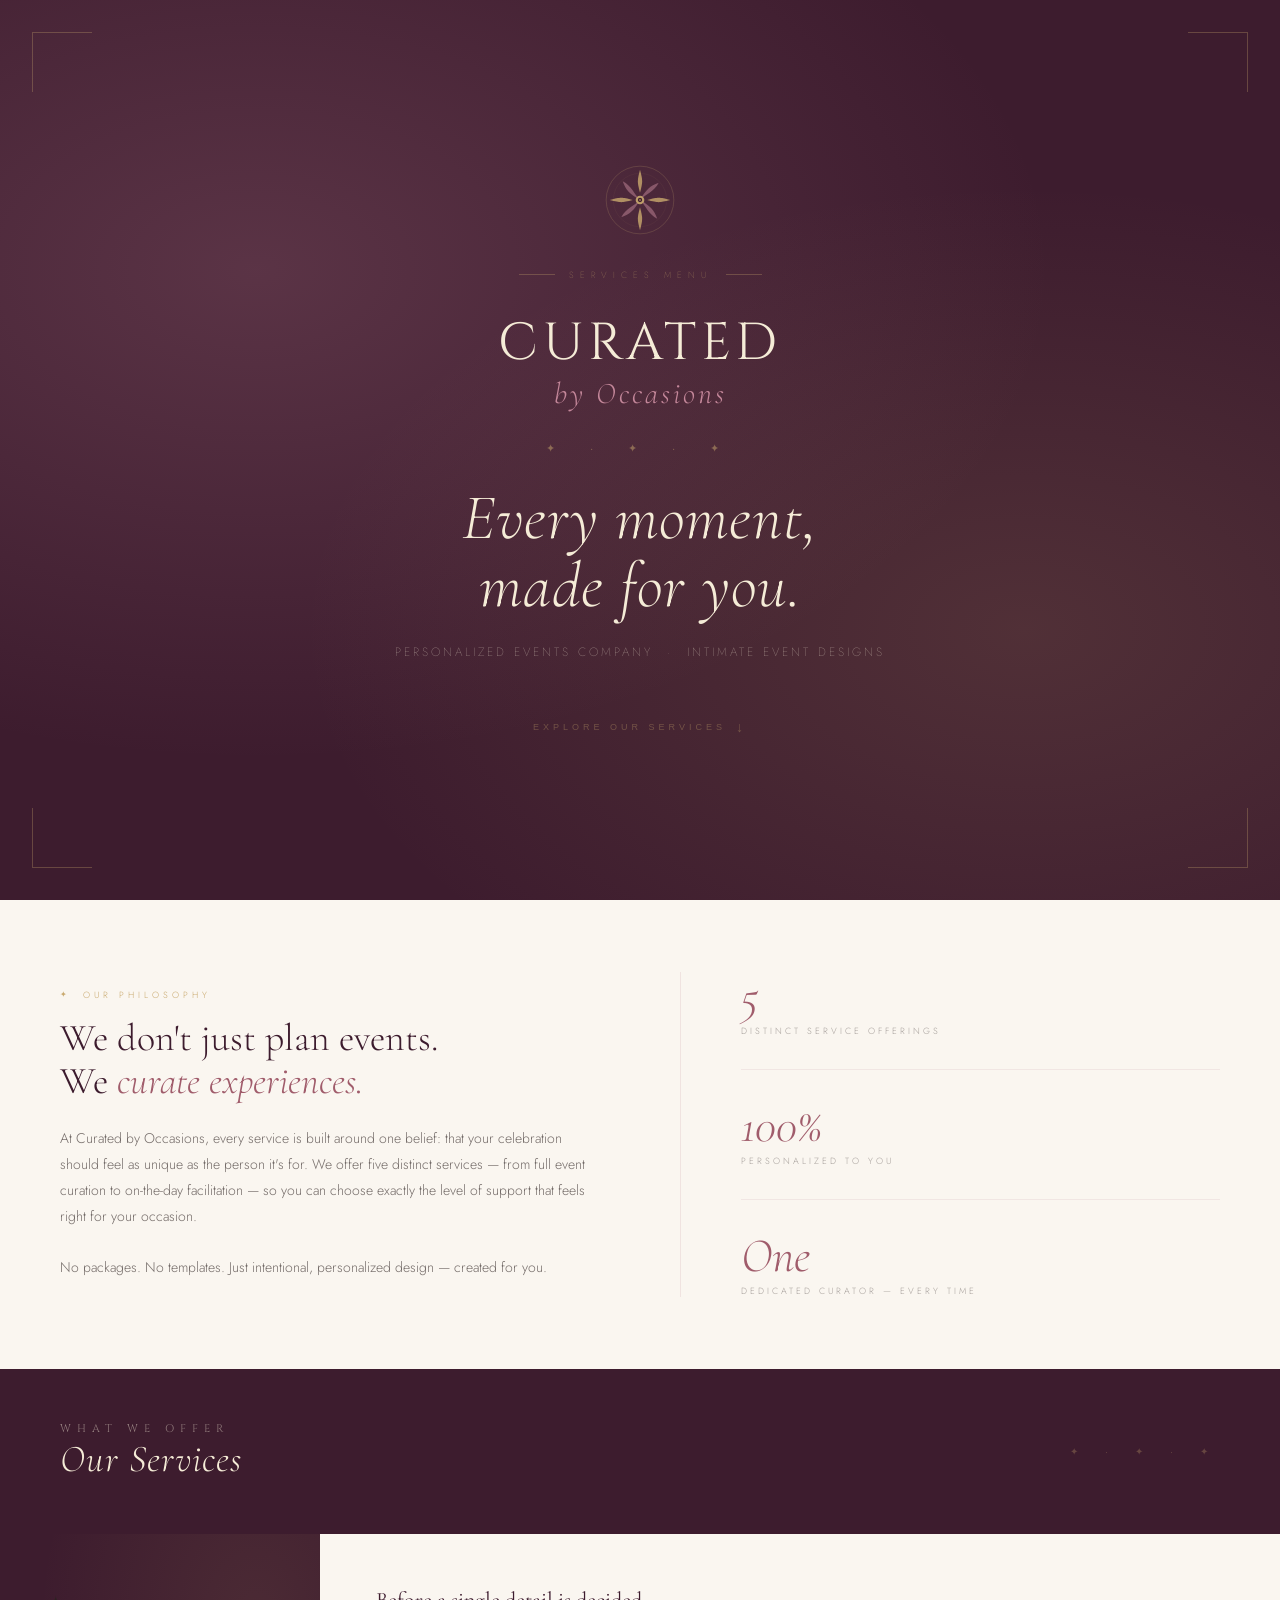
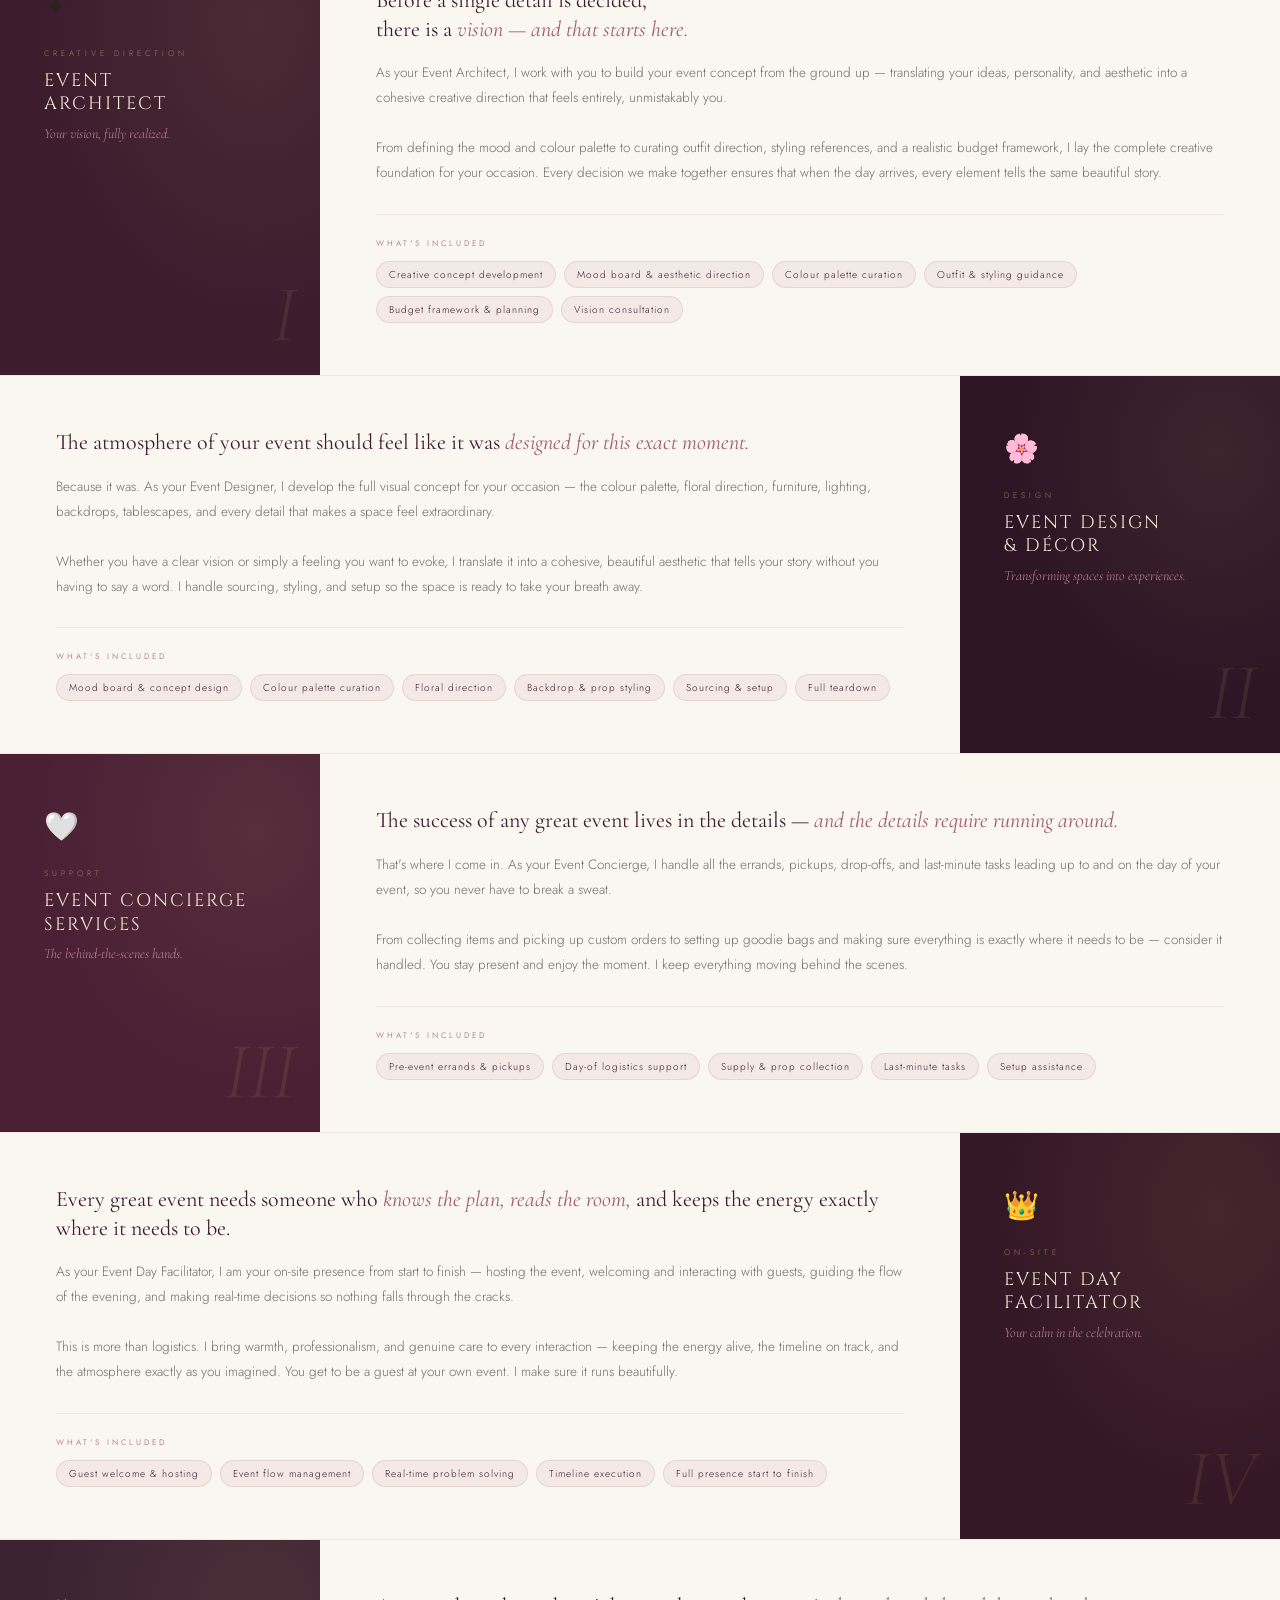
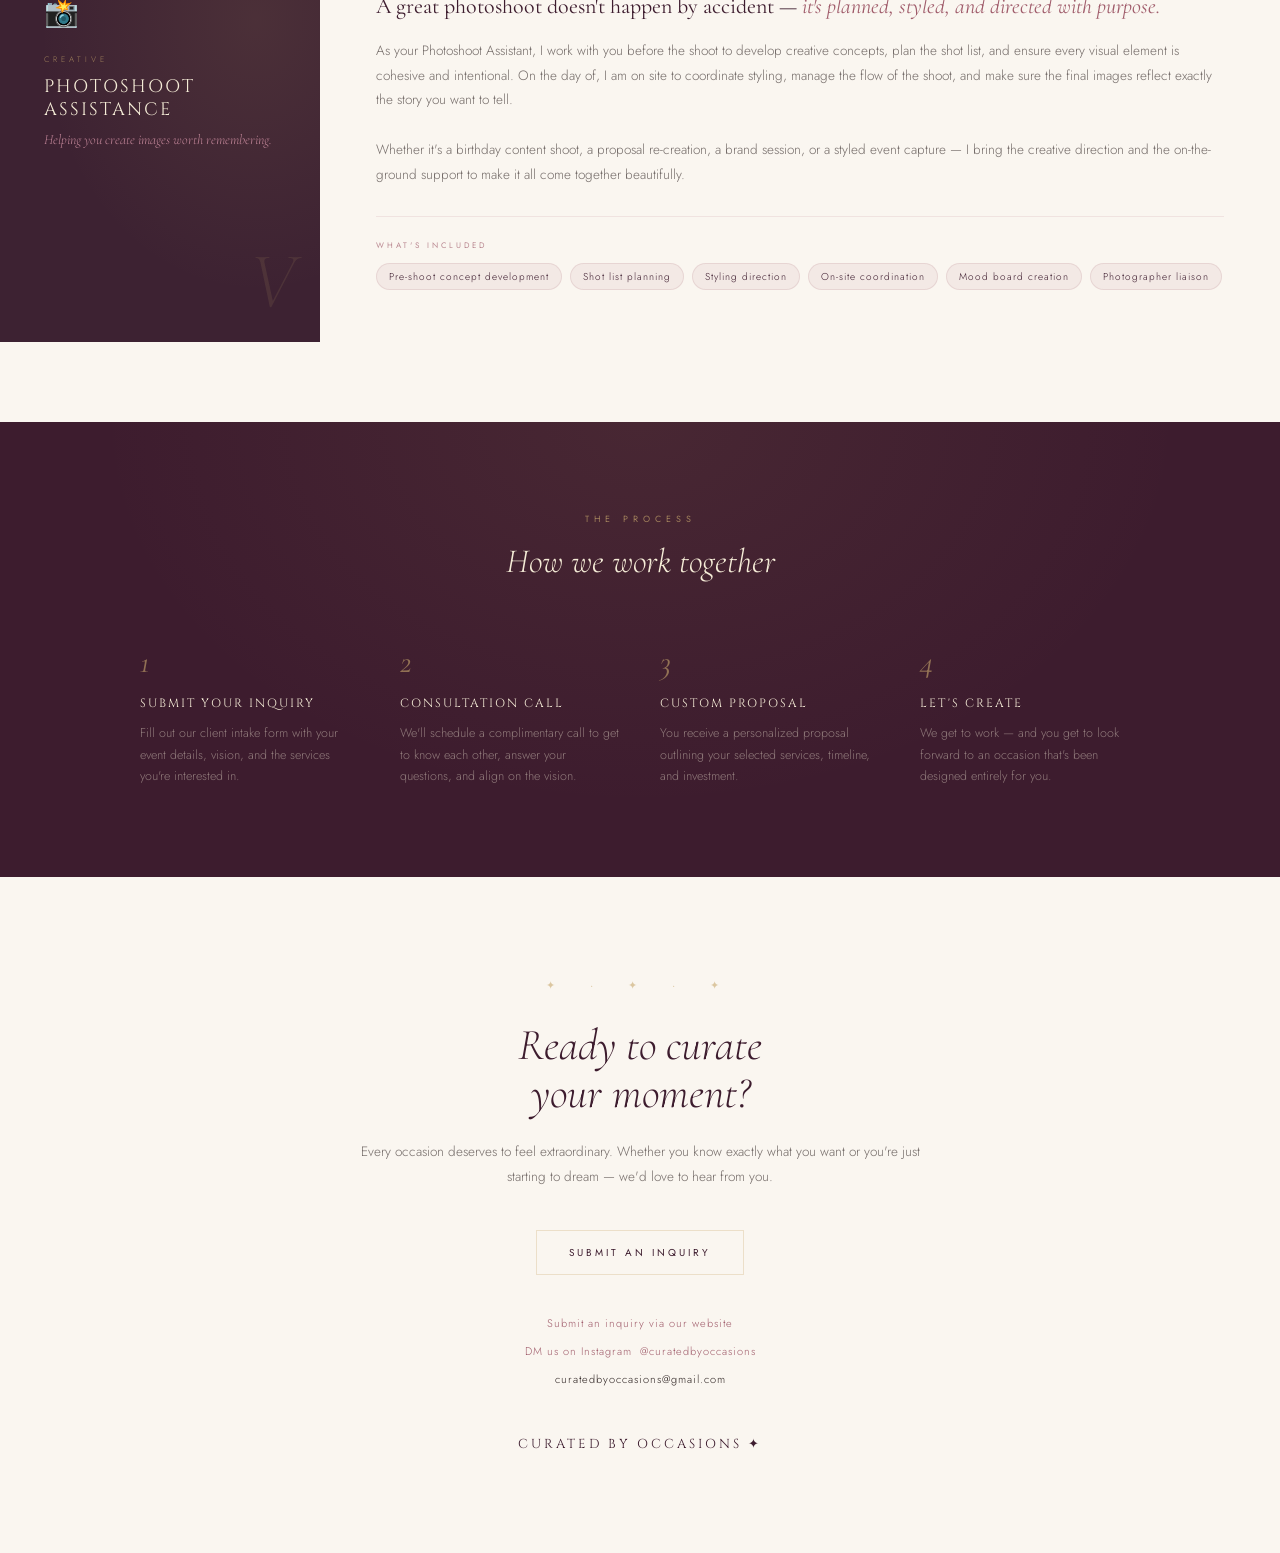
==== index.html @ 53133f8a "Add files via upload" ====
<!DOCTYPE html>
<html lang="en">
<head>
<meta charset="UTF-8">
<meta name="viewport" content="width=device-width, initial-scale=1.0">
<title>Curated by Occasions — Our Services</title>
<style>
  @import url('https://fonts.googleapis.com/css2?family=Cormorant+Garamond:ital,wght@0,300;0,400;0,500;1,300;1,400;1,500&family=Jost:wght@200;300;400;500&family=Cinzel:wght@300;400&display=swap');

  :root{
    --plum:#3D1C2E; --plum-mid:#5a2d46; --champagne:#F5ECD7; --blush:#E8C4B8;
    --mauve:#C4879A; --dusty:#A05C6B; --gold:#C9A96E; --sage:#9BAF9B;
    --cream:#FAF6F0; --charcoal:#2C2221;
    --card-tint-1:#3D1C2E; --card-tint-2:#2e1525; --card-tint-3:#4a2035; --card-tint-4:#351826; --card-tint-5:#3d2232;
    --text-muted:rgba(44,34,33,.65); --text-muted-on-dark:rgba(245,236,215,.45);
    --border-subtle:rgba(160,92,107,.12); --border-gold:rgba(201,169,110,.3);
    --tag-bg:rgba(160,92,107,.08); --tag-border:rgba(160,92,107,.15);
    --font-display:'Cormorant Garamond',serif;
    --font-label:'Cinzel',serif;
    --font-body:'Jost',sans-serif;
    --radius-pill:20px;
    --shadow-soft:0 12px 32px rgba(61,28,46,.12);
    --ease-signature:cubic-bezier(.22,1,.36,1);
  }

  *, *::before, *::after { box-sizing: border-box; margin: 0; padding: 0; }
  html { scroll-behavior: smooth; }
  body { background: var(--plum); font-family: var(--font-body); color: var(--charcoal); min-height: 100vh; }

  /* ═══ COVER ═══ */
  .cover {
    min-height: 100vh; background: var(--plum); position: relative; overflow: hidden;
    display: flex; flex-direction: column; align-items: center; justify-content: center;
    padding: 60px 40px; text-align: center;
  }
  .cover::before {
    content: ''; position: absolute; inset: 0;
    background:
      radial-gradient(ellipse at 20% 30%, rgba(196,135,154,0.22) 0%, transparent 55%),
      radial-gradient(ellipse at 80% 70%, rgba(201,169,110,0.14) 0%, transparent 50%),
      radial-gradient(ellipse at 50% 50%, rgba(61,28,46,0.4) 0%, transparent 70%);
  }
  .corner { position: absolute; width: 60px; height: 60px; }
  .corner.tl { top: 32px; left: 32px; border-top: 1px solid var(--border-gold); border-left: 1px solid var(--border-gold); }
  .corner.tr { top: 32px; right: 32px; border-top: 1px solid var(--border-gold); border-right: 1px solid var(--border-gold); }
  .corner.bl { bottom: 32px; left: 32px; border-bottom: 1px solid var(--border-gold); border-left: 1px solid var(--border-gold); }
  .corner.br { bottom: 32px; right: 32px; border-bottom: 1px solid var(--border-gold); border-right: 1px solid var(--border-gold); }

  .cover-inner { position: relative; z-index: 1; max-width: 600px; opacity: 0; transform: translateY(16px); animation: fadeUp 1s var(--ease-signature) forwards; }
  @keyframes fadeUp { to { opacity: 1; transform: translateY(0); } }

  .cover-emblem { margin-bottom: 32px; position: relative; z-index: 1; }
  .cover-eyebrow {
    font-weight: 200; font-size: 9px; letter-spacing: 6px; text-transform: uppercase;
    color: rgba(201,169,110,0.55); margin-bottom: 36px; display: flex; align-items: center; justify-content: center; gap: 14px;
  }
  .cover-eyebrow::before, .cover-eyebrow::after { content: ''; width: 36px; height: 1px; background: rgba(201,169,110,0.3); }
  .cover-brand {
    font-family: var(--font-label); font-weight: 300; font-size: clamp(28px, 5vw, 52px);
    color: var(--champagne); letter-spacing: 5px; text-transform: uppercase; line-height: 1; margin-bottom: 6px;
  }
  .cover-by {
    font-family: var(--font-display); font-style: italic; font-weight: 300; font-size: clamp(18px, 3vw, 30px);
    color: var(--mauve); letter-spacing: 3px; display: block; margin-bottom: 28px;
  }
  .cover-ornament { color: var(--gold); font-size: 11px; letter-spacing: 16px; opacity: 0.5; margin-bottom: 28px; display: block; }
  .cover-headline {
    font-family: var(--font-display); font-style: italic; font-weight: 300; font-size: clamp(36px, 6vw, 64px);
    color: var(--champagne); line-height: 1.05; margin-bottom: 24px; letter-spacing: 1px;
  }
  .cover-sub { font-weight: 200; font-size: 12px; letter-spacing: 3px; text-transform: uppercase; color: var(--text-muted-on-dark); margin-bottom: 52px; }
  .cover-scroll {
    font-size: 9px; letter-spacing: 4px; text-transform: uppercase; font-weight: 300;
    color: rgba(201,169,110,0.35); display: inline-flex; align-items: center; gap: 10px; cursor: pointer;
    transition: color 0.2s; background: none; border: none;
  }
  .cover-scroll:hover { color: rgba(201,169,110,0.6); }
  .cover-scroll::after { content: '↓'; font-size: 14px; }

  /* ═══ INTRO / STATS ═══ */
  .intro-strip { background: var(--cream); padding: 72px 60px; display: grid; grid-template-columns: 1fr 1fr; gap: 80px; align-items: center; }
  .intro-label { font-size: 9px; letter-spacing: 4px; text-transform: uppercase; color: var(--gold); font-weight: 300; margin-bottom: 16px; display: flex; align-items: center; gap: 12px; }
  .intro-label::before { content: '✦'; font-size: 8px; color: var(--gold); }
  .intro-heading { font-family: var(--font-display); font-weight: 300; font-size: 38px; color: var(--plum); line-height: 1.15; margin-bottom: 22px; }
  .intro-heading em { font-style: italic; color: var(--dusty); }
  .intro-body { font-size: 14px; font-weight: 300; line-height: 1.85; color: var(--text-muted); }
  .intro-right { border-left: 1px solid var(--border-subtle); padding-left: 60px; }
  .intro-stats { display: flex; flex-direction: column; gap: 32px; }
  .stat-number { font-family: var(--font-display); font-style: italic; font-size: 48px; font-weight: 300; color: var(--dusty); line-height: 1; margin-bottom: 4px; }
  .stat-label { font-size: 9px; letter-spacing: 3px; text-transform: uppercase; color: rgba(44,34,33,0.4); font-weight: 300; }
  .stat-divider { height: 1px; background: rgba(160,92,107,0.1); }

  /* ═══ SERVICES ═══ */
  .services-wrap { background: var(--cream); padding: 0 0 80px; }
  .services-header-band { background: var(--plum); padding: 52px 60px; display: flex; align-items: center; justify-content: space-between; }
  .services-header-band h2 { font-family: var(--font-label); font-weight: 300; font-size: 11px; letter-spacing: 6px; text-transform: uppercase; color: var(--text-muted-on-dark); }
  .band-title { font-family: var(--font-display); font-style: italic; font-weight: 300; font-size: 38px; color: var(--champagne); letter-spacing: 1px; }
  .band-ornament { color: rgba(201,169,110,0.3); font-size: 10px; letter-spacing: 12px; }

  .service-card {
    display: grid; grid-template-columns: 320px 1fr; min-height: 300px;
    border-bottom: 1px solid rgba(160,92,107,0.1);
    opacity: 0; transform: translateY(24px); transition: opacity 0.6s var(--ease-signature), transform 0.6s var(--ease-signature);
  }
  .service-card.visible { opacity: 1; transform: translateY(0); }
  .service-card:last-child { border-bottom: none; }
  .service-card.reverse { direction: rtl; }
  .service-card.reverse > * { direction: ltr; }

  .service-left { padding: 52px 44px; display: flex; flex-direction: column; justify-content: space-between; position: relative; overflow: hidden; }
  .service-left::before { content: ''; position: absolute; inset: 0; background: radial-gradient(ellipse at 80% 20%, rgba(201,169,110,0.1) 0%, transparent 60%); pointer-events: none; }
  .card-1 .service-left { background: var(--card-tint-1); }
  .card-2 .service-left { background: var(--card-tint-2); }
  .card-3 .service-left { background: var(--card-tint-3); }
  .card-4 .service-left { background: var(--card-tint-4); }
  .card-5 .service-left { background: var(--card-tint-5); }

  .service-num { font-family: var(--font-display); font-style: italic; font-weight: 300; font-size: 80px; color: rgba(201,169,110,0.12); line-height: 1; position: absolute; bottom: 20px; right: 24px; }
  .service-icon { font-size: 28px; margin-bottom: 20px; display: block; position: relative; z-index: 1; }
  .service-title-wrap { position: relative; z-index: 1; }
  .service-category { font-size: 8px; letter-spacing: 4px; text-transform: uppercase; color: var(--gold); font-weight: 300; margin-bottom: 10px; opacity: 0.7; }
  .service-name { font-family: var(--font-label); font-weight: 300; font-size: 18px; color: var(--champagne); letter-spacing: 2px; text-transform: uppercase; line-height: 1.3; }
  .service-tagline { font-family: var(--font-display); font-style: italic; font-weight: 300; font-size: 14px; color: var(--mauve); margin-top: 8px; line-height: 1.4; }

  .service-right { background: var(--cream); padding: 52px 56px; display: flex; flex-direction: column; justify-content: center; }
  .service-desc-head { font-family: var(--font-display); font-weight: 400; font-size: 22px; color: var(--plum); line-height: 1.3; margin-bottom: 18px; }
  .service-desc-head em { font-style: italic; color: var(--dusty); }
  .service-desc-body { font-size: 13.5px; font-weight: 300; line-height: 1.85; color: var(--text-muted); margin-bottom: 28px; }
  .service-includes { border-top: 1px solid var(--border-subtle); padding-top: 22px; }
  .includes-label { font-size: 8px; letter-spacing: 3px; text-transform: uppercase; color: var(--dusty); font-weight: 400; margin-bottom: 12px; opacity: 0.7; }
  .includes-list { list-style: none; display: flex; flex-wrap: wrap; gap: 8px; }
  .includes-list li { font-size: 10px; font-weight: 300; letter-spacing: 1px; color: var(--plum); background: var(--tag-bg); border: 1px solid var(--tag-border); padding: 5px 12px; border-radius: var(--radius-pill); }

  /* ═══ HOW IT WORKS ═══ */
  .how-section { background: var(--plum); padding: 90px 60px; position: relative; overflow: hidden; }
  .how-section::before { content: ''; position: absolute; inset: 0; background: radial-gradient(ellipse at 50% 0%, rgba(201,169,110,0.08) 0%, transparent 60%); pointer-events: none; }
  .how-inner { max-width: 1000px; margin: 0 auto; position: relative; z-index: 1; }
  .how-header { text-align: center; margin-bottom: 60px; }
  .how-eyebrow { font-size: 9px; letter-spacing: 5px; text-transform: uppercase; color: var(--gold); opacity: 0.7; margin-bottom: 16px; }
  .how-title { font-family: var(--font-display); font-style: italic; font-weight: 300; font-size: 34px; color: var(--champagne); }
  .how-steps { display: grid; grid-template-columns: repeat(4, 1fr); gap: 40px; }
  .how-step-num { font-family: var(--font-display); font-style: italic; font-size: 32px; color: var(--gold); opacity: 0.6; margin-bottom: 14px; }
  .how-step-title { font-family: var(--font-label); font-size: 12px; letter-spacing: 2px; text-transform: uppercase; color: var(--champagne); margin-bottom: 12px; }
  .how-step-body { font-size: 12.5px; font-weight: 300; line-height: 1.7; color: var(--text-muted-on-dark); }

  /* ═══ BACK COVER / CTA ═══ */
  .back-cover { background: var(--cream); padding: 100px 40px; text-align: center; }
  .back-inner { max-width: 560px; margin: 0 auto; }
  .back-ornament { color: var(--gold); font-size: 11px; letter-spacing: 16px; opacity: 0.6; display: block; margin-bottom: 28px; }
  .back-title { font-family: var(--font-display); font-style: italic; font-weight: 300; font-size: clamp(30px, 4vw, 44px); color: var(--plum); line-height: 1.1; margin-bottom: 22px; }
  .back-body { font-size: 13.5px; font-weight: 300; line-height: 1.85; color: var(--text-muted); margin-bottom: 40px; }
  .back-contact { display: flex; flex-direction: column; gap: 12px; margin-bottom: 48px; }
  .contact-item { font-size: 11px; letter-spacing: 1px; color: var(--dusty); font-weight: 300; }
  .back-brand { font-family: var(--font-label); font-size: 13px; letter-spacing: 3px; color: var(--plum); text-transform: uppercase; }

  .cta-button {
    display: inline-block; font-family: var(--font-body); font-size: 10px; letter-spacing: 3px; text-transform: uppercase;
    font-weight: 400; color: var(--plum); background: none; border: 1px solid var(--border-gold);
    padding: 14px 32px; margin-bottom: 40px; cursor: pointer; transition: background 0.2s, color 0.2s;
    text-decoration: none;
  }
  .cta-button:hover { background: var(--plum); color: var(--champagne); }

  @media (max-width: 860px) {
    .intro-strip { grid-template-columns: 1fr; gap: 44px; padding: 60px 32px; }
    .intro-right { border-left: none; padding-left: 0; border-top: 1px solid var(--border-subtle); padding-top: 36px; }
    .services-header-band { padding: 40px 32px; }
    .service-card, .service-card.reverse { grid-template-columns: 1fr; direction: ltr; }
    .service-left, .service-right { padding: 40px 32px; }
    .how-steps { grid-template-columns: 1fr 1fr; }
    .how-section { padding: 70px 32px; }
  }
  @media (max-width: 520px) {
    .how-steps { grid-template-columns: 1fr; }
  }
</style>
</head>
<body>

<!-- ═══ COVER ═══ -->
<section class="cover" id="cover">
  <div class="corner tl"></div>
  <div class="corner tr"></div>
  <div class="corner bl"></div>
  <div class="corner br"></div>

  <svg class="cover-emblem" width="72" height="72" viewBox="0 0 100 100" fill="none">
    <circle cx="50" cy="50" r="47" stroke="#C9A96E" stroke-width="0.7" opacity="0.4"/>
    <circle cx="50" cy="50" r="37" stroke="#C9A96E" stroke-width="0.4" opacity="0.2"/>
    <path d="M50 8 C54 24 54 24 50 40 C46 24 46 24 50 8Z" fill="#C9A96E" opacity="0.8"/>
    <path d="M50 60 C54 76 54 76 50 92 C46 76 46 76 50 60Z" fill="#C9A96E" opacity="0.8"/>
    <path d="M8 50 C24 46 24 46 40 50 C24 54 24 54 8 50Z" fill="#C9A96E" opacity="0.8"/>
    <path d="M60 50 C76 46 76 46 92 50 C76 54 76 54 60 50Z" fill="#C9A96E" opacity="0.8"/>
    <path d="M50 50 C42 42 38 30 26 24 C30 36 36 42 50 50Z" fill="#C4879A" opacity="0.5"/>
    <path d="M50 50 C58 58 62 70 74 76 C70 64 64 58 50 50Z" fill="#C4879A" opacity="0.5"/>
    <path d="M50 50 C58 42 70 38 76 26 C64 30 58 36 50 50Z" fill="#C4879A" opacity="0.5"/>
    <path d="M50 50 C42 58 30 62 24 74 C36 70 42 64 50 50Z" fill="#C4879A" opacity="0.5"/>
    <circle cx="50" cy="50" r="6" fill="#C9A96E" opacity="0.9"/>
    <circle cx="50" cy="50" r="3" fill="#3D1C2E"/>
    <circle cx="50" cy="50" r="1.3" fill="#C9A96E" opacity="0.7"/>
  </svg>

  <div class="cover-inner">
    <p class="cover-eyebrow">Services Menu</p>
    <p class="cover-brand">Curated</p>
    <span class="cover-by">by Occasions</span>
    <span class="cover-ornament">✦ · ✦ · ✦</span>
    <h1 class="cover-headline">Every moment,<br>made for you.</h1>
    <p class="cover-sub">Personalized Events Company &nbsp;·&nbsp; Intimate Event Designs</p>
    <button class="cover-scroll" onclick="document.getElementById('intro').scrollIntoView({behavior:'smooth'})">Explore our services</button>
  </div>
</section>

<!-- ═══ INTRO / PHILOSOPHY ═══ -->
<section class="intro-strip" id="intro">
  <div class="intro-left">
    <p class="intro-label">Our philosophy</p>
    <h2 class="intro-heading">We don't just plan events.<br>We <em>curate experiences.</em></h2>
    <p class="intro-body">At Curated by Occasions, every service is built around one belief: that your celebration should feel as unique as the person it's for. We offer five distinct services — from full event curation to on-the-day facilitation — so you can choose exactly the level of support that feels right for your occasion.<br><br>No packages. No templates. Just intentional, personalized design — created for you.</p>
  </div>
  <div class="intro-right">
    <div class="intro-stats">
      <div class="stat-item">
        <p class="stat-number">5</p>
        <p class="stat-label">Distinct service offerings</p>
      </div>
      <div class="stat-divider"></div>
      <div class="stat-item">
        <p class="stat-number">100%</p>
        <p class="stat-label">Personalized to you</p>
      </div>
      <div class="stat-divider"></div>
      <div class="stat-item">
        <p class="stat-number">One</p>
        <p class="stat-label">Dedicated curator — every time</p>
      </div>
    </div>
  </div>
</section>

<!-- ═══ SERVICES ═══ -->
<div class="services-wrap" id="services">

  <div class="services-header-band">
    <div>
      <h2>What we offer</h2>
      <p class="band-title">Our Services</p>
    </div>
    <span class="band-ornament">✦ · ✦ · ✦</span>
  </div>

  <!-- SERVICE 1 — Event Architect -->
  <div class="service-card card-1">
    <div class="service-left">
      <div class="service-title-wrap">
        <span class="service-icon">✦</span>
        <p class="service-category">Creative Direction</p>
        <h3 class="service-name">Event<br>Architect</h3>
        <p class="service-tagline">Your vision, fully realized.</p>
      </div>
      <span class="service-num">I</span>
    </div>
    <div class="service-right">
      <p class="service-desc-head">Before a single detail is decided,<br>there is a <em>vision — and that starts here.</em></p>
      <p class="service-desc-body">As your Event Architect, I work with you to build your event concept from the ground up — translating your ideas, personality, and aesthetic into a cohesive creative direction that feels entirely, unmistakably you.<br><br>From defining the mood and colour palette to curating outfit direction, styling references, and a realistic budget framework, I lay the complete creative foundation for your occasion. Every decision we make together ensures that when the day arrives, every element tells the same beautiful story.</p>
      <div class="service-includes">
        <p class="includes-label">What's included</p>
        <ul class="includes-list">
          <li>Creative concept development</li>
          <li>Mood board &amp; aesthetic direction</li>
          <li>Colour palette curation</li>
          <li>Outfit &amp; styling guidance</li>
          <li>Budget framework &amp; planning</li>
          <li>Vision consultation</li>
        </ul>
      </div>
    </div>
  </div>

  <!-- SERVICE 2 — Event Design & Décor -->
  <div class="service-card card-2 reverse">
    <div class="service-left">
      <div class="service-title-wrap">
        <span class="service-icon">🌸</span>
        <p class="service-category">Design</p>
        <h3 class="service-name">Event Design<br>&amp; Décor</h3>
        <p class="service-tagline">Transforming spaces into experiences.</p>
      </div>
      <span class="service-num">II</span>
    </div>
    <div class="service-right">
      <p class="service-desc-head">The atmosphere of your event should feel like it was <em>designed for this exact moment.</em></p>
      <p class="service-desc-body">Because it was. As your Event Designer, I develop the full visual concept for your occasion — the colour palette, floral direction, furniture, lighting, backdrops, tablescapes, and every detail that makes a space feel extraordinary.<br><br>Whether you have a clear vision or simply a feeling you want to evoke, I translate it into a cohesive, beautiful aesthetic that tells your story without you having to say a word. I handle sourcing, styling, and setup so the space is ready to take your breath away.</p>
      <div class="service-includes">
        <p class="includes-label">What's included</p>
        <ul class="includes-list">
          <li>Mood board &amp; concept design</li>
          <li>Colour palette curation</li>
          <li>Floral direction</li>
          <li>Backdrop &amp; prop styling</li>
          <li>Sourcing &amp; setup</li>
          <li>Full teardown</li>
        </ul>
      </div>
    </div>
  </div>

  <!-- SERVICE 3 — Event Concierge -->
  <div class="service-card card-3">
    <div class="service-left">
      <div class="service-title-wrap">
        <span class="service-icon">🤍</span>
        <p class="service-category">Support</p>
        <h3 class="service-name">Event Concierge<br>Services</h3>
        <p class="service-tagline">The behind-the-scenes hands.</p>
      </div>
      <span class="service-num">III</span>
    </div>
    <div class="service-right">
      <p class="service-desc-head">The success of any great event lives in the details — <em>and the details require running around.</em></p>
      <p class="service-desc-body">That's where I come in. As your Event Concierge, I handle all the errands, pickups, drop-offs, and last-minute tasks leading up to and on the day of your event, so you never have to break a sweat.<br><br>From collecting items and picking up custom orders to setting up goodie bags and making sure everything is exactly where it needs to be — consider it handled. You stay present and enjoy the moment. I keep everything moving behind the scenes.</p>
      <div class="service-includes">
        <p class="includes-label">What's included</p>
        <ul class="includes-list">
          <li>Pre-event errands &amp; pickups</li>
          <li>Day-of logistics support</li>
          <li>Supply &amp; prop collection</li>
          <li>Last-minute tasks</li>
          <li>Setup assistance</li>
        </ul>
      </div>
    </div>
  </div>

  <!-- SERVICE 4 — Event Day Facilitator -->
  <div class="service-card card-4 reverse">
    <div class="service-left">
      <div class="service-title-wrap">
        <span class="service-icon">👑</span>
        <p class="service-category">On-Site</p>
        <h3 class="service-name">Event Day<br>Facilitator</h3>
        <p class="service-tagline">Your calm in the celebration.</p>
      </div>
      <span class="service-num">IV</span>
    </div>
    <div class="service-right">
      <p class="service-desc-head">Every great event needs someone who <em>knows the plan, reads the room,</em> and keeps the energy exactly where it needs to be.</p>
      <p class="service-desc-body">As your Event Day Facilitator, I am your on-site presence from start to finish — hosting the event, welcoming and interacting with guests, guiding the flow of the evening, and making real-time decisions so nothing falls through the cracks.<br><br>This is more than logistics. I bring warmth, professionalism, and genuine care to every interaction — keeping the energy alive, the timeline on track, and the atmosphere exactly as you imagined. You get to be a guest at your own event. I make sure it runs beautifully.</p>
      <div class="service-includes">
        <p class="includes-label">What's included</p>
        <ul class="includes-list">
          <li>Guest welcome &amp; hosting</li>
          <li>Event flow management</li>
          <li>Real-time problem solving</li>
          <li>Timeline execution</li>
          <li>Full presence start to finish</li>
        </ul>
      </div>
    </div>
  </div>

  <!-- SERVICE 5 — Photoshoot Assistance -->
  <div class="service-card card-5">
    <div class="service-left">
      <div class="service-title-wrap">
        <span class="service-icon">📸</span>
        <p class="service-category">Creative</p>
        <h3 class="service-name">Photoshoot<br>Assistance</h3>
        <p class="service-tagline">Helping you create images worth remembering.</p>
      </div>
      <span class="service-num">V</span>
    </div>
    <div class="service-right">
      <p class="service-desc-head">A great photoshoot doesn't happen by accident — <em>it's planned, styled, and directed with purpose.</em></p>
      <p class="service-desc-body">As your Photoshoot Assistant, I work with you before the shoot to develop creative concepts, plan the shot list, and ensure every visual element is cohesive and intentional. On the day of, I am on site to coordinate styling, manage the flow of the shoot, and make sure the final images reflect exactly the story you want to tell.<br><br>Whether it's a birthday content shoot, a proposal re-creation, a brand session, or a styled event capture — I bring the creative direction and the on-the-ground support to make it all come together beautifully.</p>
      <div class="service-includes">
        <p class="includes-label">What's included</p>
        <ul class="includes-list">
          <li>Pre-shoot concept development</li>
          <li>Shot list planning</li>
          <li>Styling direction</li>
          <li>On-site coordination</li>
          <li>Mood board creation</li>
          <li>Photographer liaison</li>
        </ul>
      </div>
    </div>
  </div>

</div>

<!-- ═══ HOW IT WORKS ═══ -->
<section class="how-section" id="process">
  <div class="how-inner">
    <div class="how-header">
      <p class="how-eyebrow">The process</p>
      <h2 class="how-title">How we work together</h2>
    </div>
    <div class="how-steps">
      <div class="how-step">
        <p class="how-step-num">1</p>
        <p class="how-step-title">Submit your inquiry</p>
        <p class="how-step-body">Fill out our client intake form with your event details, vision, and the services you're interested in.</p>
      </div>
      <div class="how-step">
        <p class="how-step-num">2</p>
        <p class="how-step-title">Consultation call</p>
        <p class="how-step-body">We'll schedule a complimentary call to get to know each other, answer your questions, and align on the vision.</p>
      </div>
      <div class="how-step">
        <p class="how-step-num">3</p>
        <p class="how-step-title">Custom proposal</p>
        <p class="how-step-body">You receive a personalized proposal outlining your selected services, timeline, and investment.</p>
      </div>
      <div class="how-step">
        <p class="how-step-num">4</p>
        <p class="how-step-title">Let's create</p>
        <p class="how-step-body">We get to work — and you get to look forward to an occasion that's been designed entirely for you.</p>
      </div>
    </div>
  </div>
</section>

<!-- ═══ BACK COVER / CTA ═══ -->
<section class="back-cover" id="contact">
  <div class="back-inner">
    <span class="back-ornament">✦ · ✦ · ✦</span>
    <h2 class="back-title">Ready to curate<br>your moment?</h2>
    <p class="back-body">Every occasion deserves to feel extraordinary. Whether you know exactly what you want or you're just starting to dream — we'd love to hear from you.</p>
    <a class="cta-button" href="mailto:curatedbyoccasions@gmail.com">Submit an inquiry</a>
    <div class="back-contact">
      <p class="contact-item">Submit an inquiry via our website</p>
      <p class="contact-item">DM us on Instagram &nbsp;@curatedbyoccasions</p>
      <a href="mailto:curatedbyoccasions@gmail.com" class="contact-item" style="text-decoration:none;color:inherit;">curatedbyoccasions@gmail.com</a>
    </div>
    <p class="back-brand">Curated by Occasions ✦</p>
  </div>
</section>

<script>
  // Scroll-triggered fade-in for service cards
  var cards = document.querySelectorAll('.service-card');
  var observer = new IntersectionObserver(function(entries) {
    entries.forEach(function(e) {
      if (e.isIntersecting) {
        e.target.classList.add('visible');
        observer.unobserve(e.target);
      }
    });
  }, { threshold: 0.15 });
  cards.forEach(function(c) { observer.observe(c); });
</script>

</body>
</html>
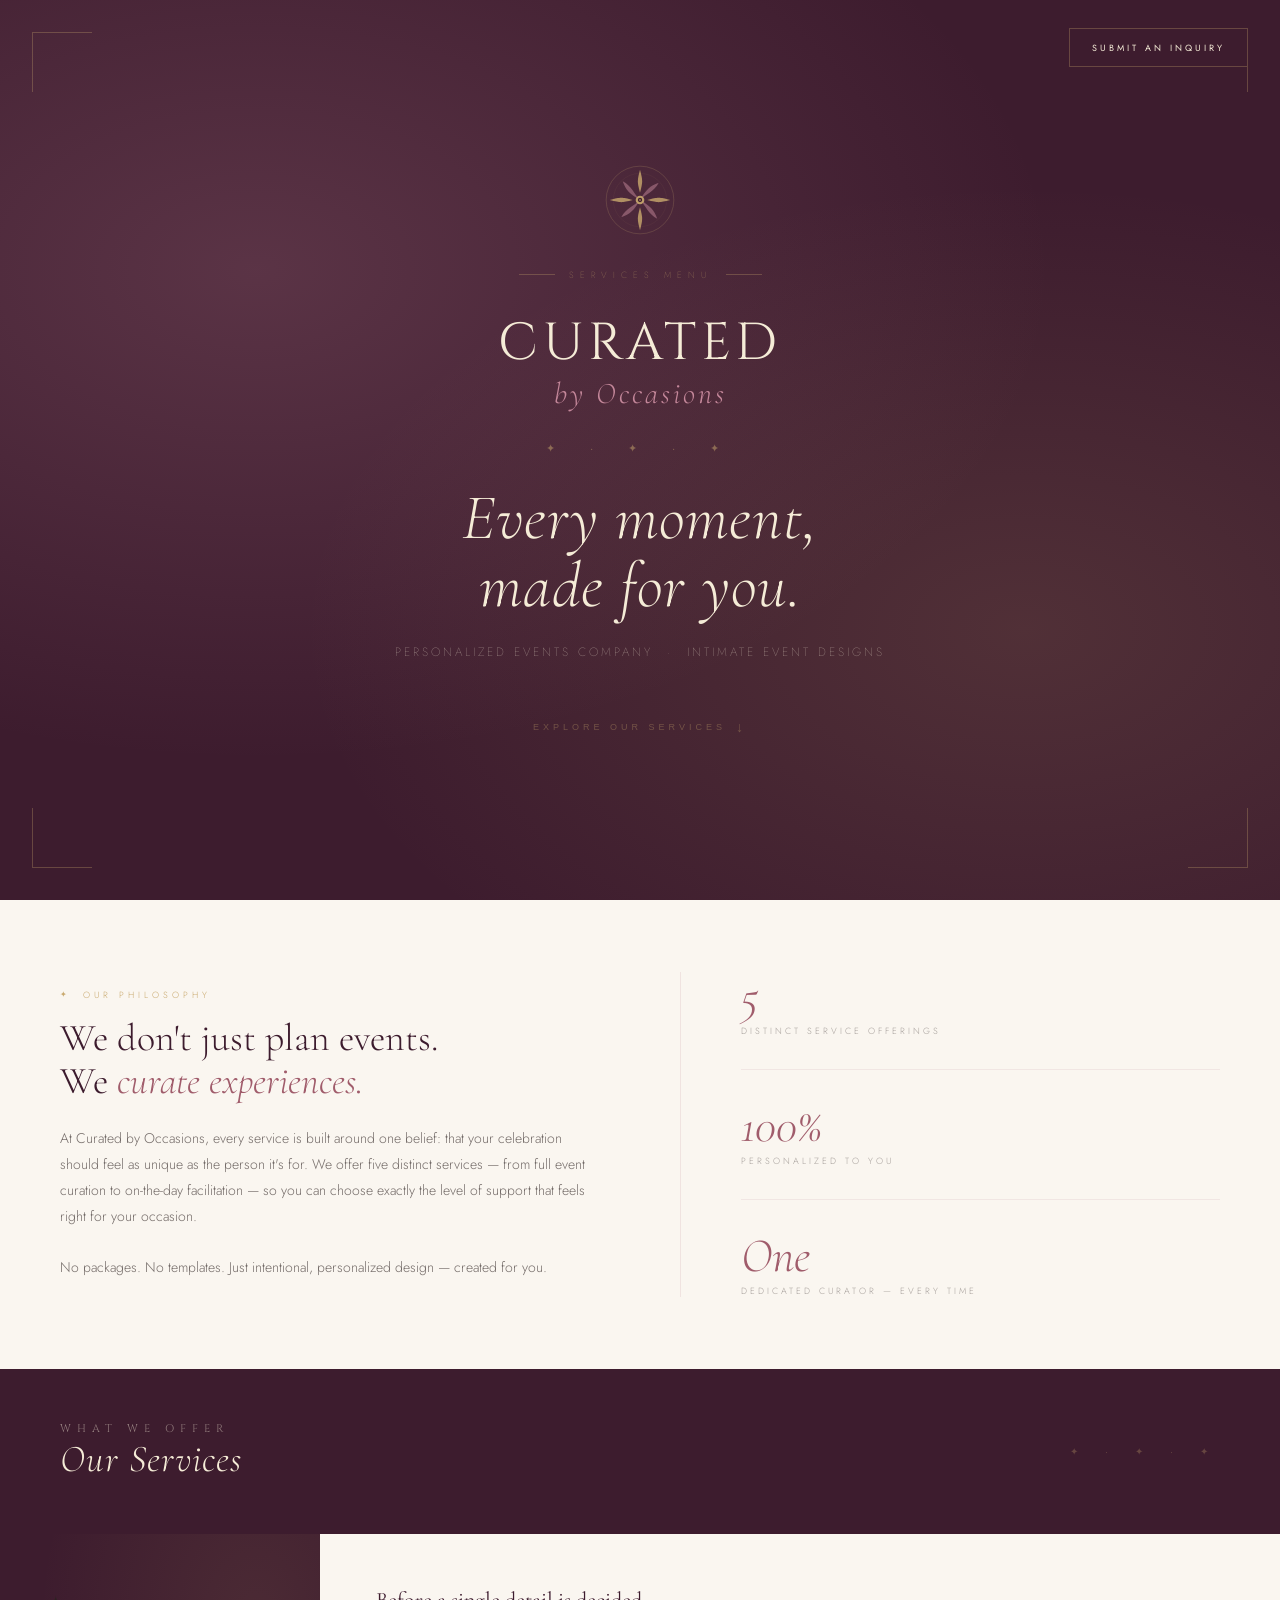
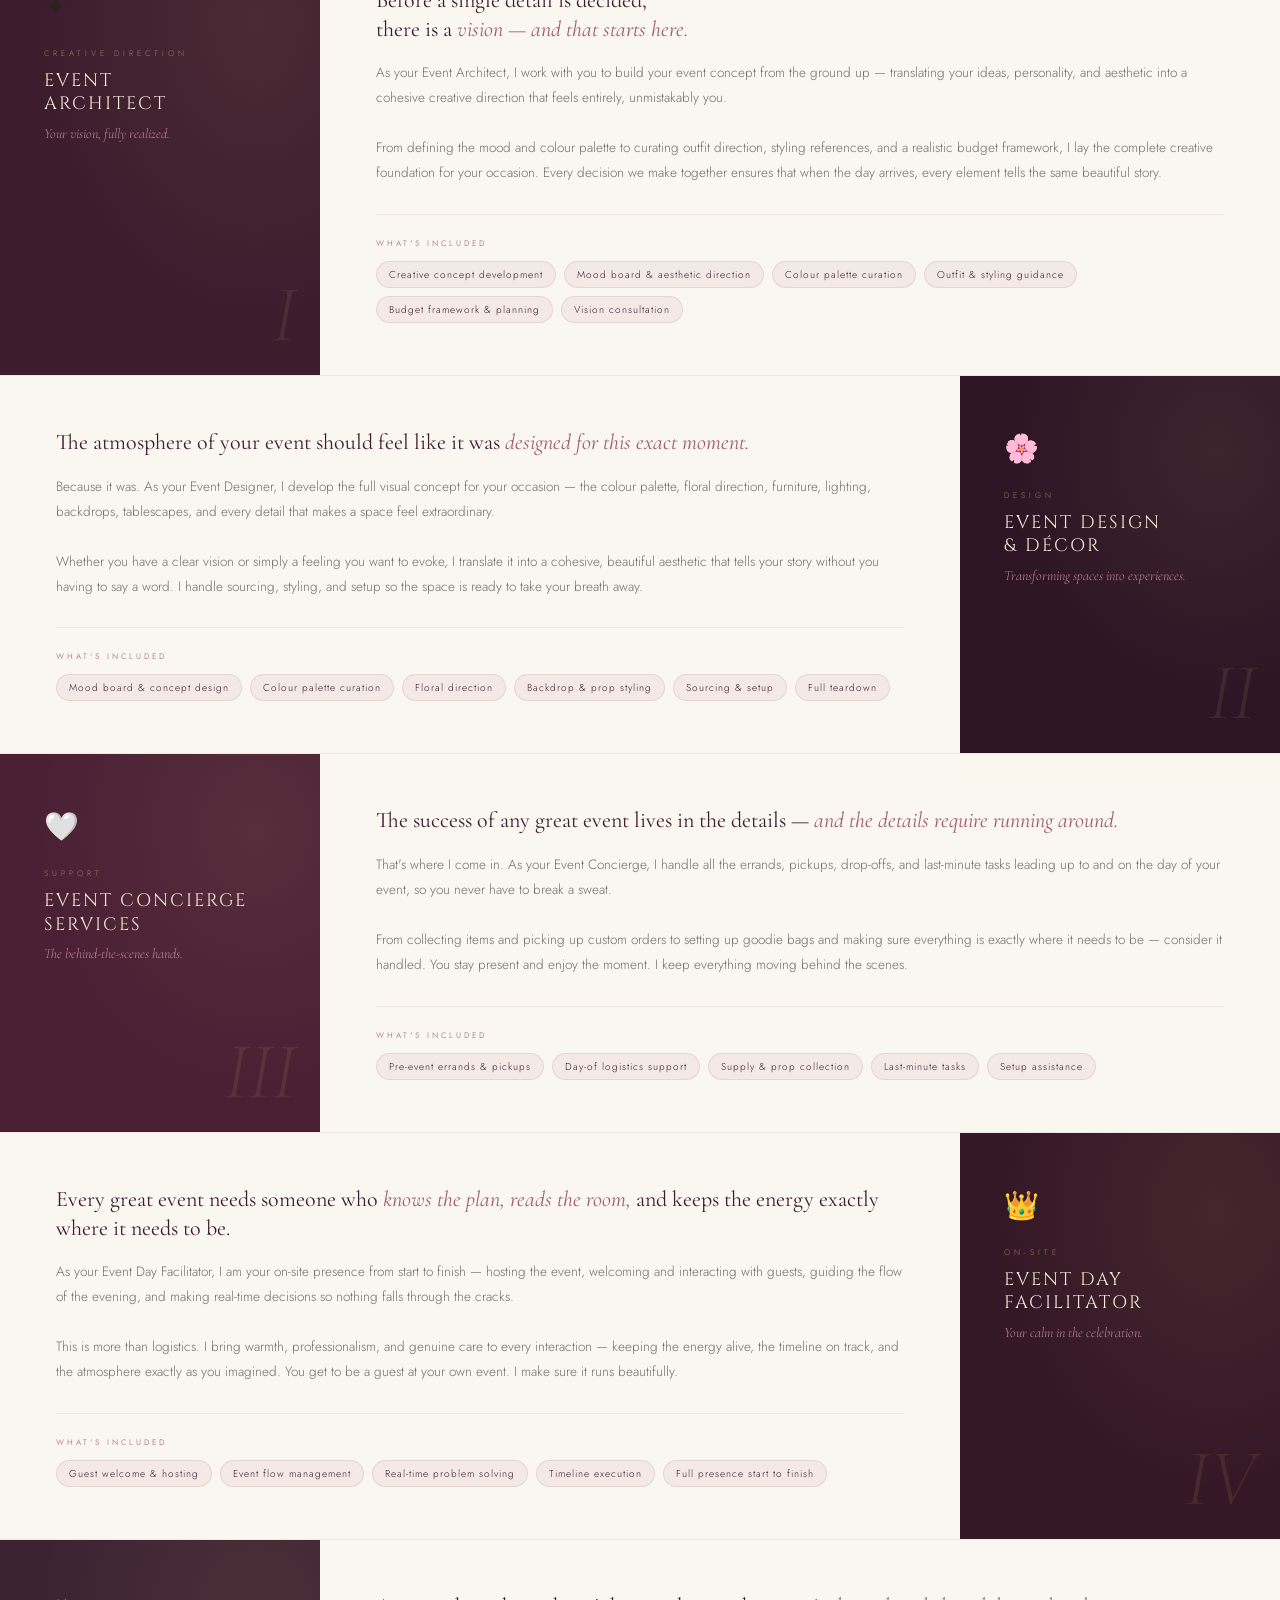
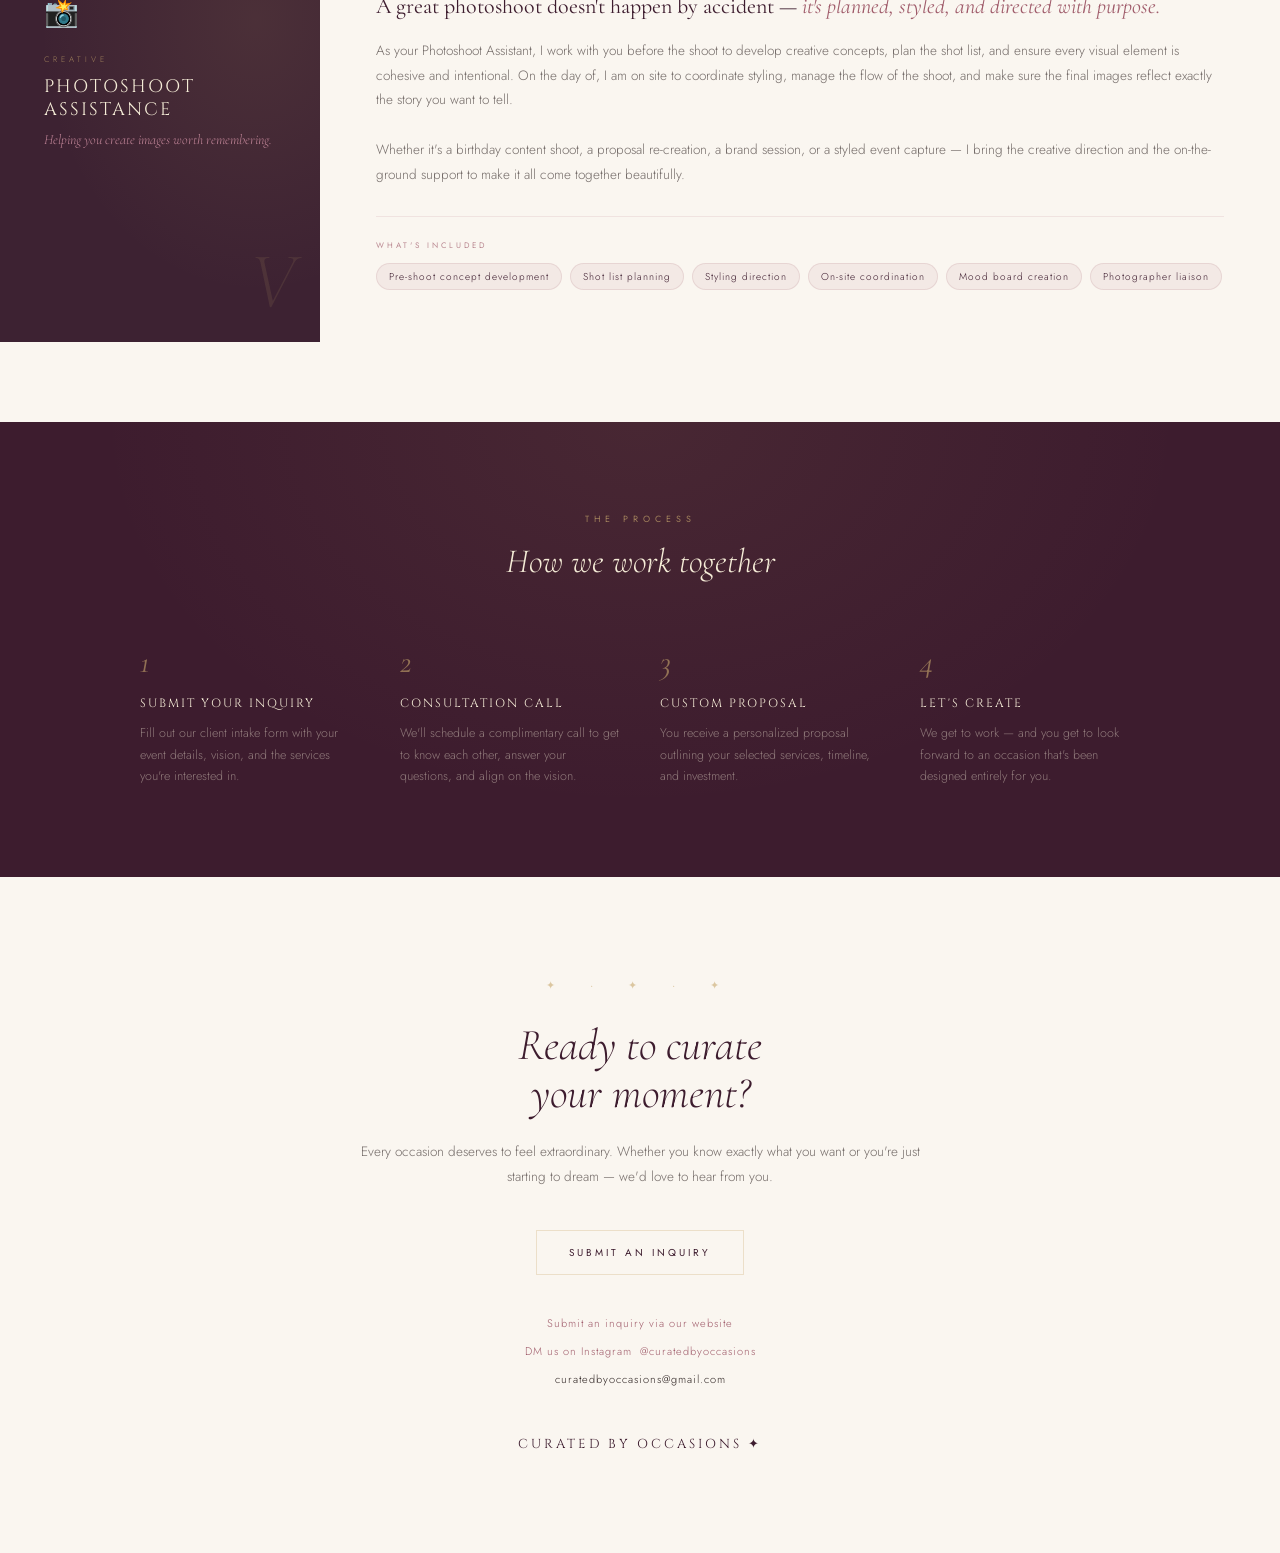
==== commit c8b167a7: "Add files via upload" ====
--- a/index.html
+++ b/index.html
@@ -173,9 +173,36 @@
   @media (max-width: 520px) {
     .how-steps { grid-template-columns: 1fr; }
   }
+
+  /* ═══ SITE CTA (fixed, top right) ═══ */
+  .site-cta {
+    position: fixed;
+    top: 28px;
+    right: 32px;
+    z-index: 500;
+    display: inline-block;
+    font-family: var(--font-body);
+    font-size: 9px;
+    letter-spacing: 3px;
+    text-transform: uppercase;
+    font-weight: 400;
+    color: var(--champagne);
+    background: var(--plum);
+    border: 1px solid var(--border-gold);
+    padding: 12px 22px;
+    text-decoration: none;
+    transition: background 0.2s, color 0.2s, border-color 0.2s;
+  }
+  .site-cta:hover { background: var(--gold); color: var(--plum); border-color: var(--gold); }
+
+  @media (max-width: 520px) {
+    .site-cta { top: 16px; right: 16px; font-size: 8px; padding: 10px 16px; letter-spacing: 2px; }
+  }
 </style>
 </head>
 <body>
+
+<a class="site-cta" href="mailto:curatedbyoccasions@gmail.com">Submit an inquiry</a>
 
 <!-- ═══ COVER ═══ -->
 <section class="cover" id="cover">
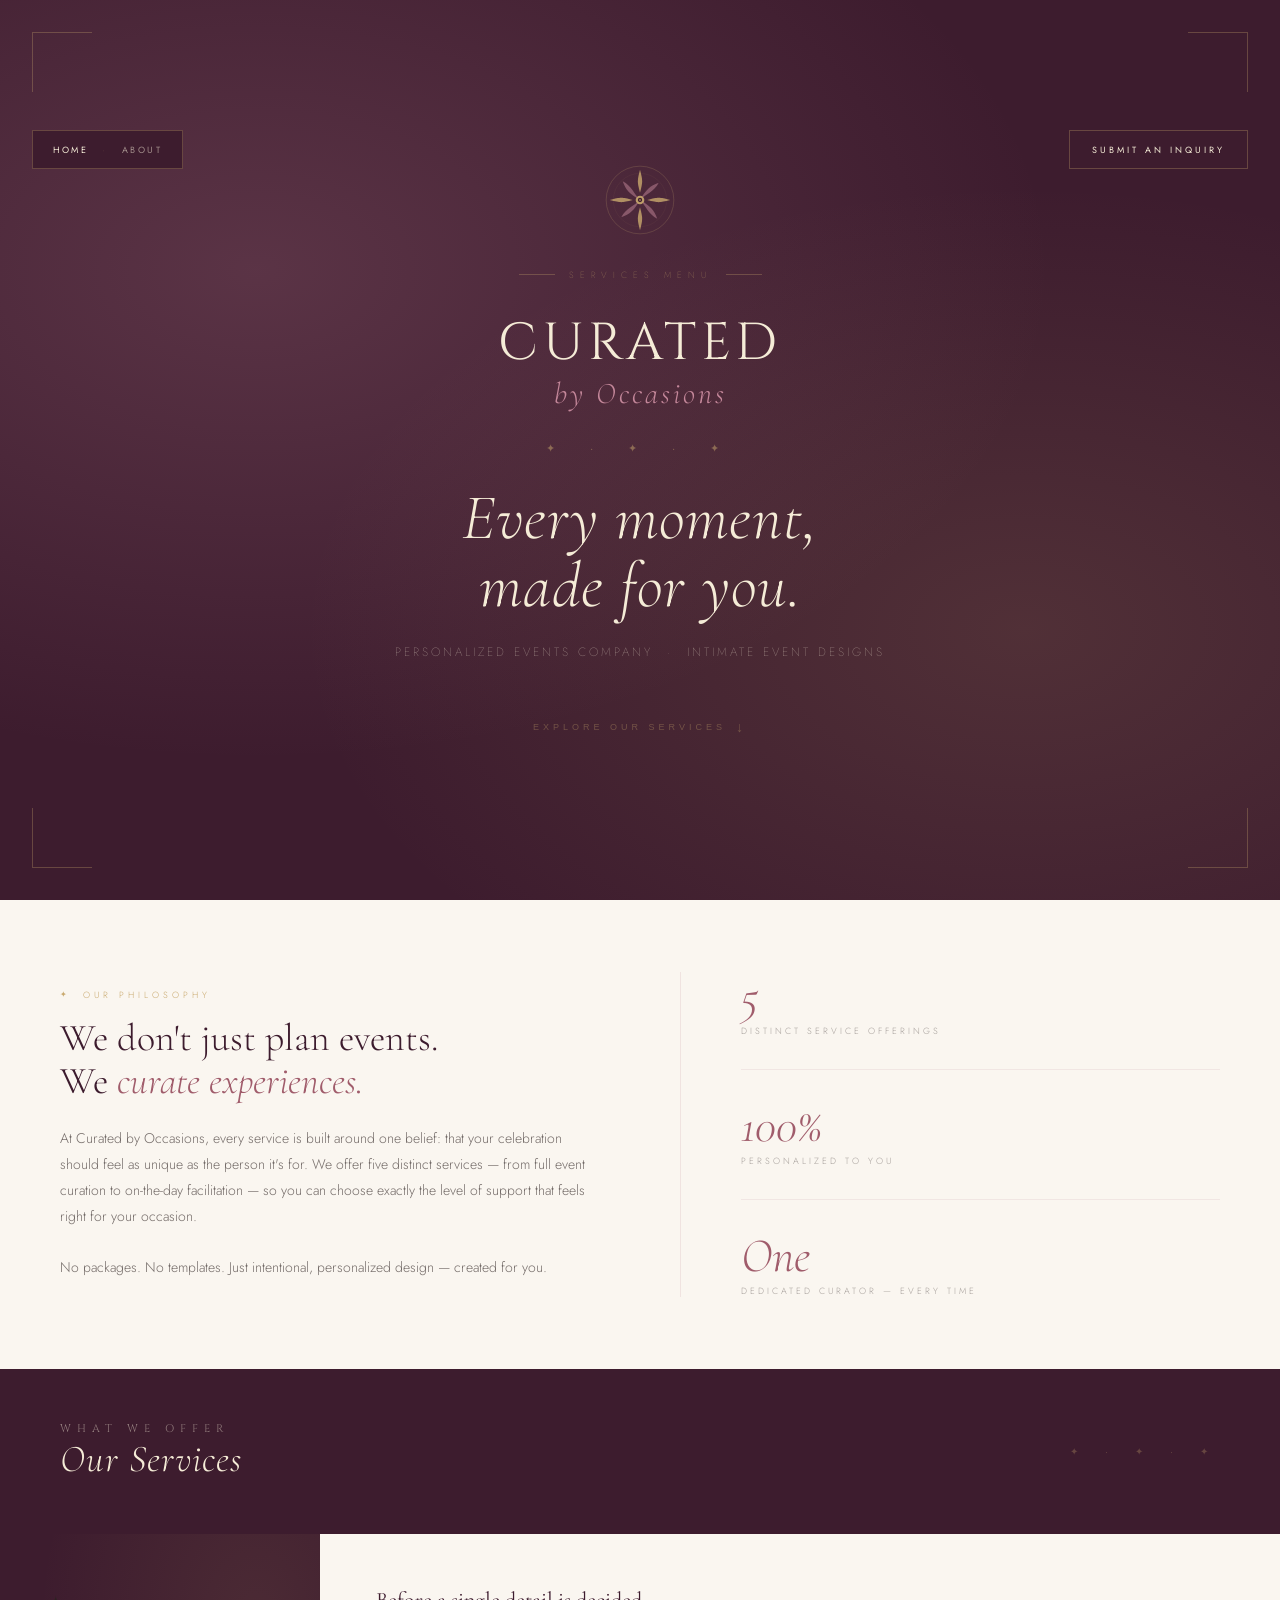
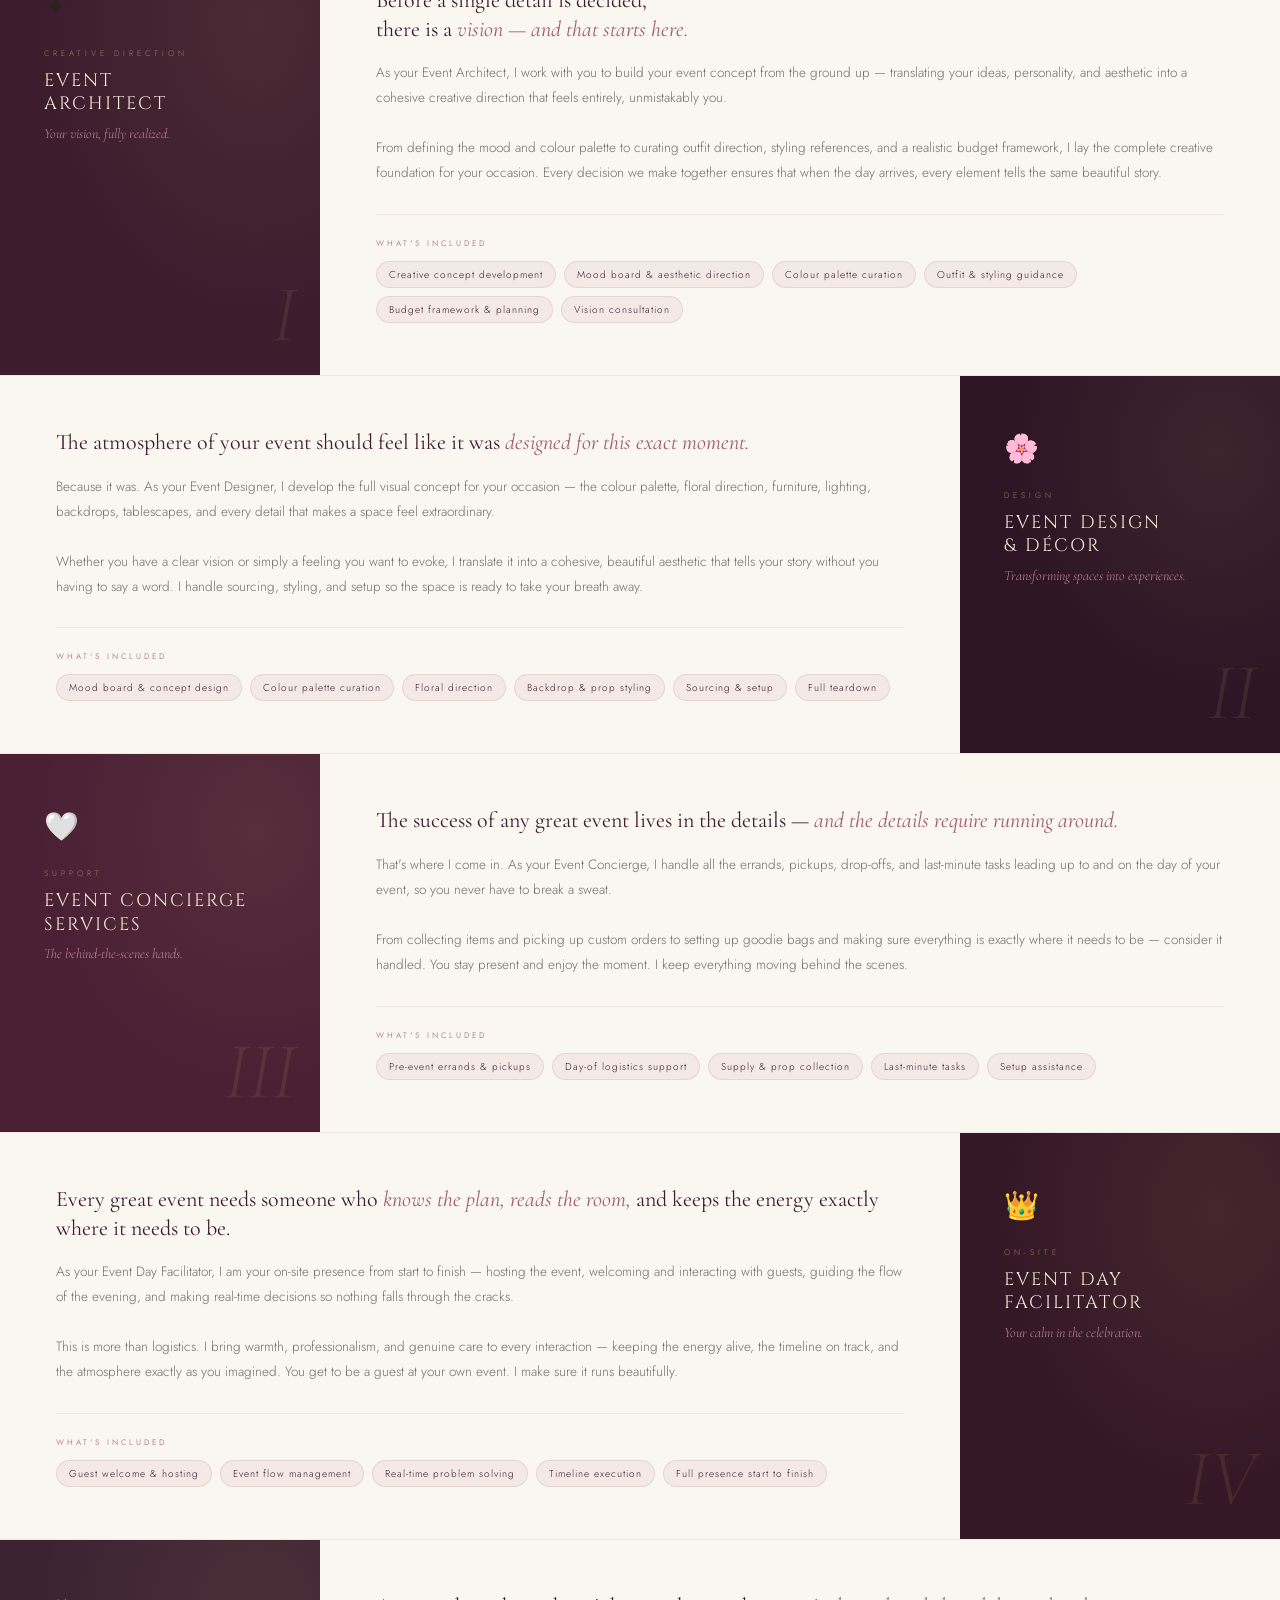
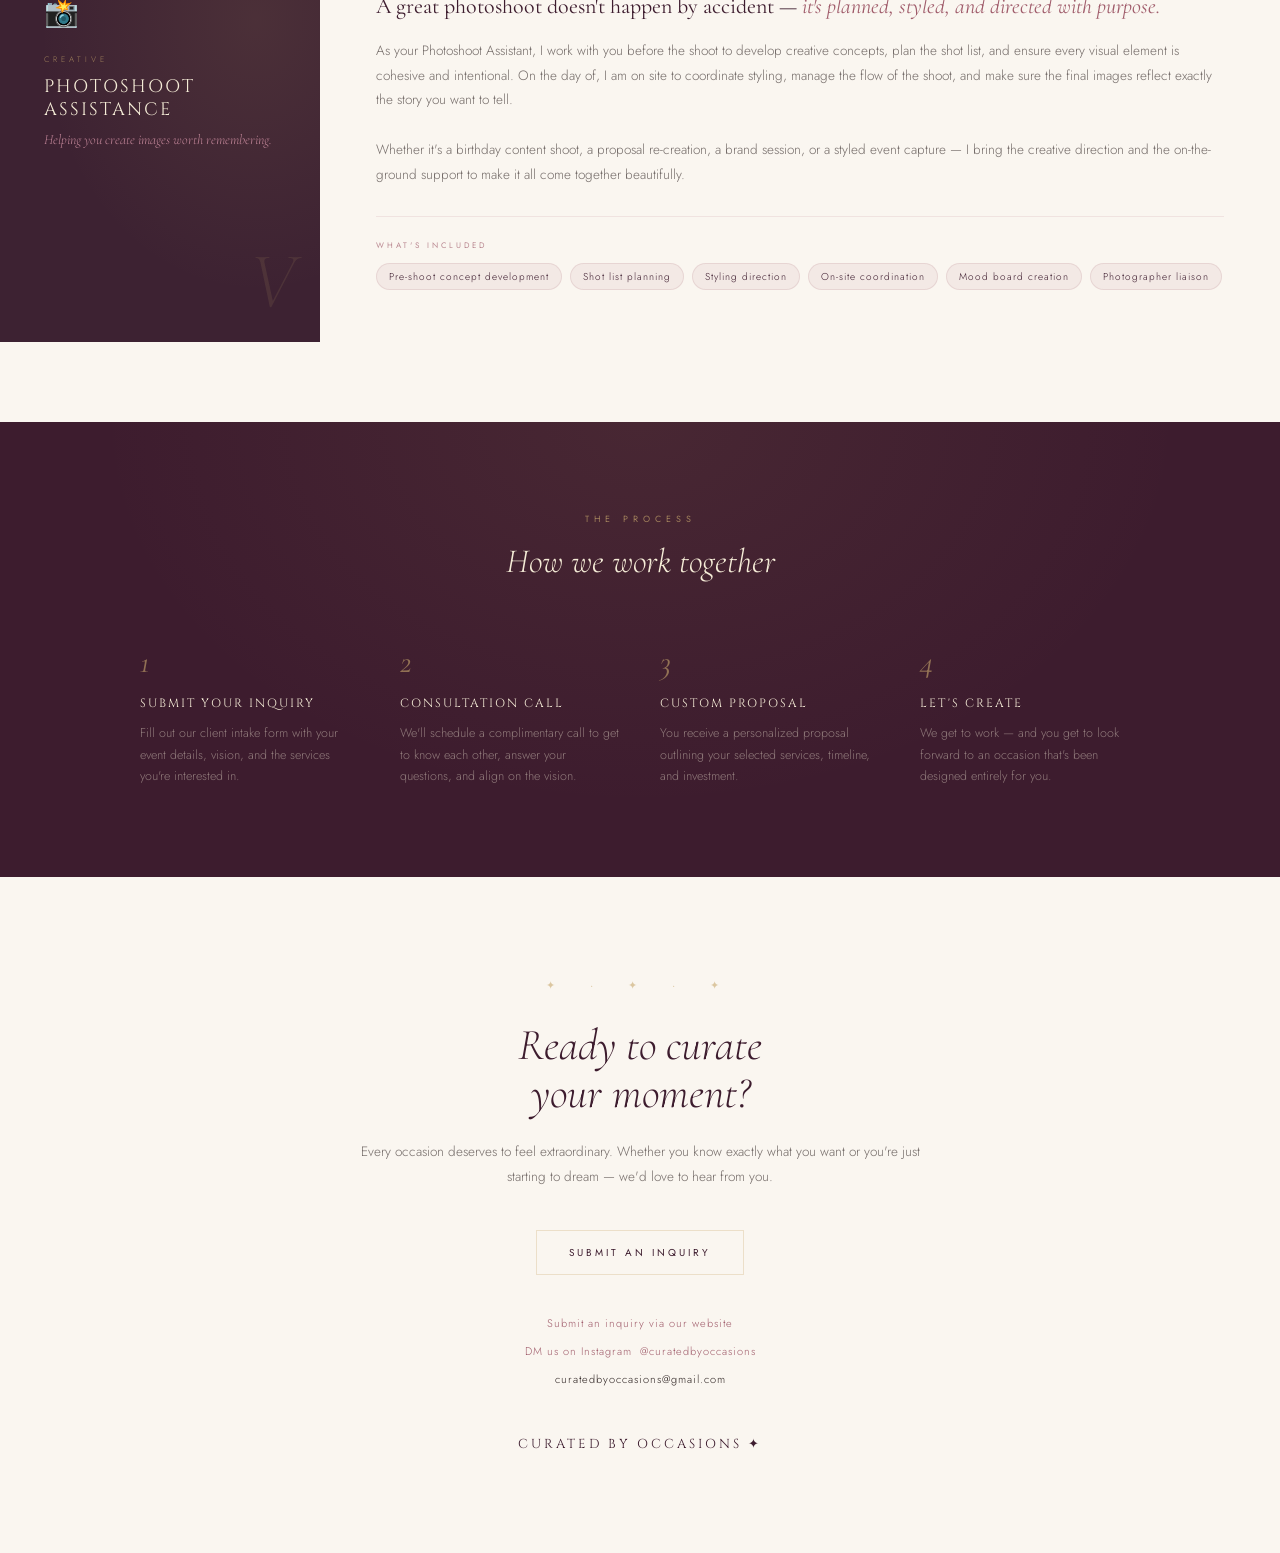
==== commit 925dc177: "Add files via upload" ====
--- a/index.html
+++ b/index.html
@@ -177,7 +177,7 @@
   /* ═══ SITE CTA (fixed, top right) ═══ */
   .site-cta {
     position: fixed;
-    top: 28px;
+    top: 130px;
     right: 32px;
     z-index: 500;
     display: inline-block;
@@ -196,11 +196,42 @@
   .site-cta:hover { background: var(--gold); color: var(--plum); border-color: var(--gold); }
 
   @media (max-width: 520px) {
-    .site-cta { top: 16px; right: 16px; font-size: 8px; padding: 10px 16px; letter-spacing: 2px; }
+    .site-cta { top: 100px; right: 16px; font-size: 8px; padding: 10px 16px; letter-spacing: 2px; }
+  }
+
+  /* ═══ SITE NAV (fixed, top left) ═══ */
+  .site-nav {
+    position: fixed;
+    top: 130px;
+    left: 32px;
+    z-index: 500;
+    display: flex;
+    align-items: center;
+    gap: 14px;
+    font-family: var(--font-body);
+    font-size: 9px;
+    letter-spacing: 2.5px;
+    text-transform: uppercase;
+    background: var(--plum);
+    border: 1px solid var(--border-gold);
+    padding: 12px 20px;
+  }
+  .site-nav a { color: var(--champagne); text-decoration: none; opacity: 0.55; transition: opacity 0.2s; }
+  .site-nav a:hover, .site-nav a.active { opacity: 1; }
+  .site-nav .nav-sep { color: var(--border-gold); opacity: 0.6; }
+
+  @media (max-width: 520px) {
+    .site-nav { top: 100px; left: 16px; padding: 10px 14px; gap: 10px; font-size: 8px; letter-spacing: 2px; }
   }
 </style>
 </head>
 <body>
+
+<nav class="site-nav">
+  <a href="index.html" class="active">Home</a>
+  <span class="nav-sep">·</span>
+  <a href="about.html">About</a>
+</nav>
 
 <a class="site-cta" href="mailto:curatedbyoccasions@gmail.com">Submit an inquiry</a>
 
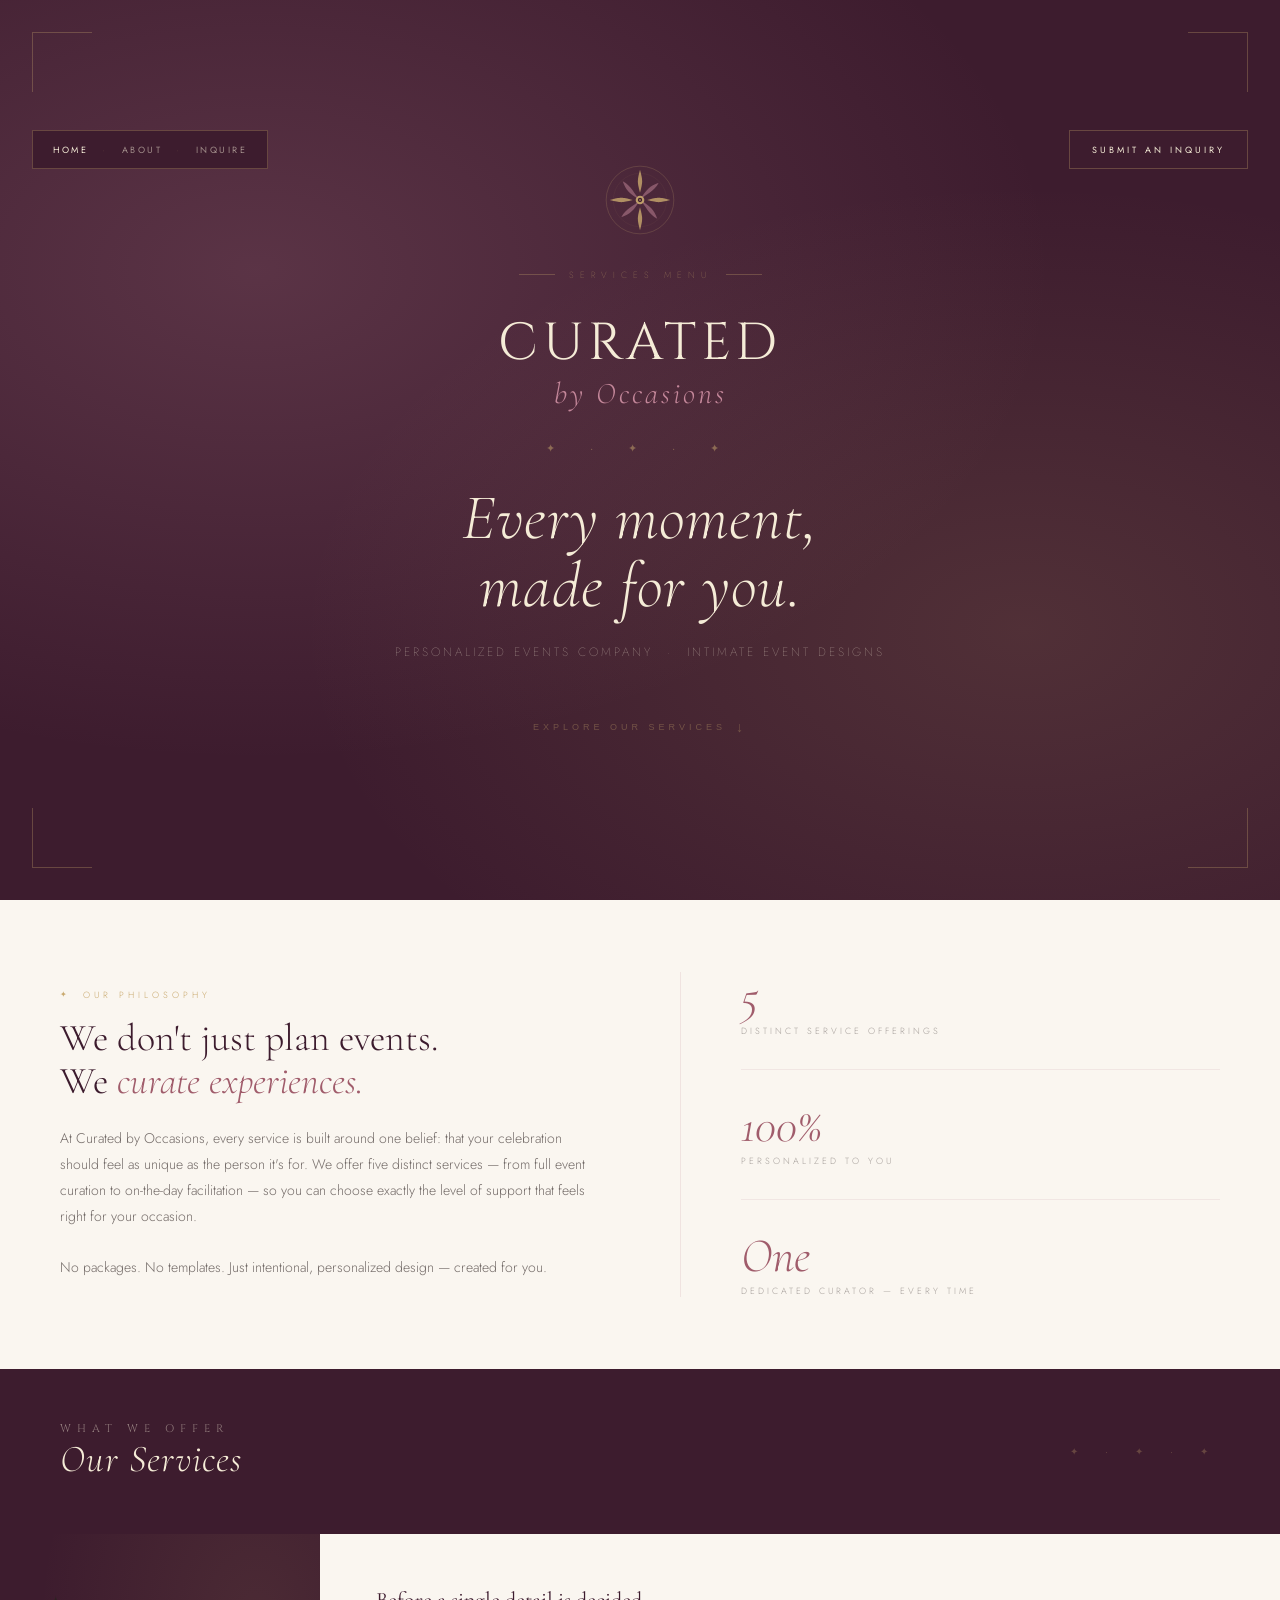
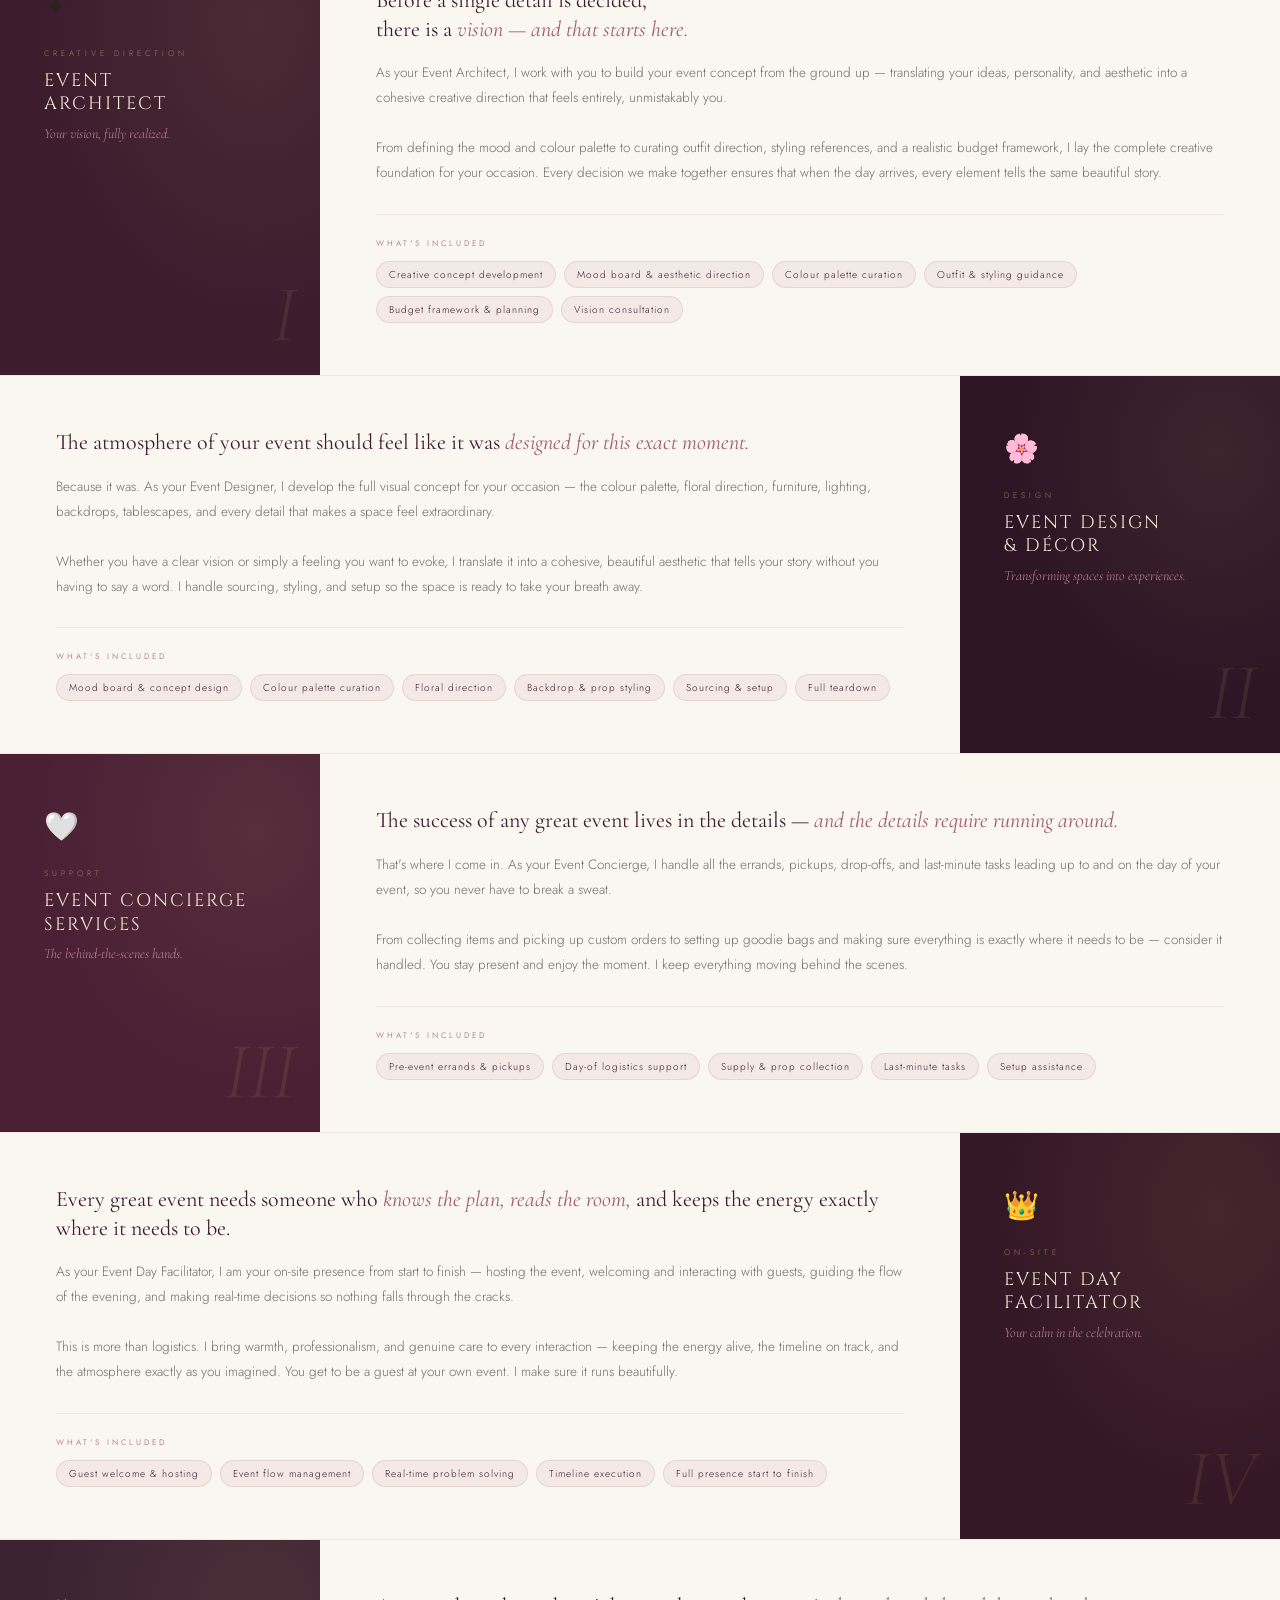
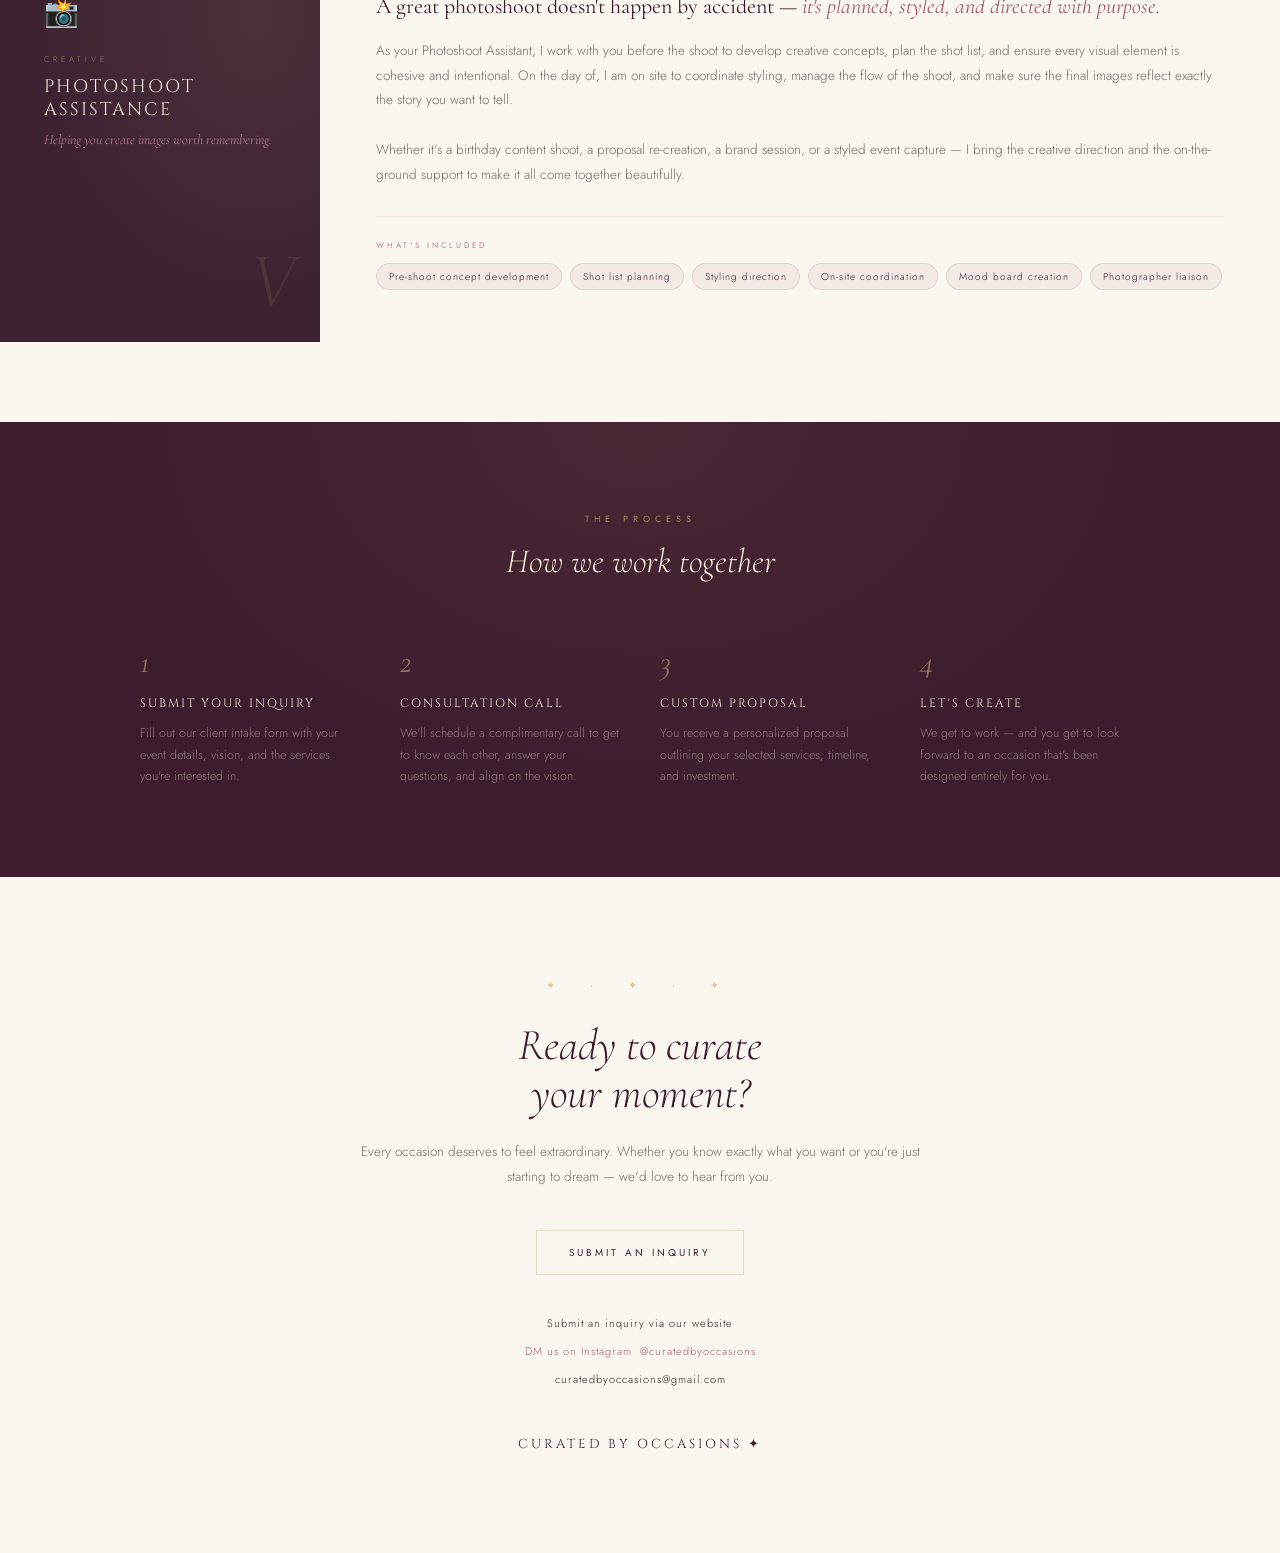
==== commit e81b7f06: "Add files via upload" ====
--- a/index.html
+++ b/index.html
@@ -231,9 +231,11 @@
   <a href="index.html" class="active">Home</a>
   <span class="nav-sep">·</span>
   <a href="about.html">About</a>
+  <span class="nav-sep">·</span>
+  <a href="intake.html">Inquire</a>
 </nav>
 
-<a class="site-cta" href="mailto:curatedbyoccasions@gmail.com">Submit an inquiry</a>
+<a class="site-cta" href="intake.html">Submit an inquiry</a>
 
 <!-- ═══ COVER ═══ -->
 <section class="cover" id="cover">
@@ -485,9 +487,9 @@
     <span class="back-ornament">✦ · ✦ · ✦</span>
     <h2 class="back-title">Ready to curate<br>your moment?</h2>
     <p class="back-body">Every occasion deserves to feel extraordinary. Whether you know exactly what you want or you're just starting to dream — we'd love to hear from you.</p>
-    <a class="cta-button" href="mailto:curatedbyoccasions@gmail.com">Submit an inquiry</a>
+    <a class="cta-button" href="intake.html">Submit an inquiry</a>
     <div class="back-contact">
-      <p class="contact-item">Submit an inquiry via our website</p>
+      <a href="intake.html" class="contact-item" style="text-decoration:none;color:inherit;">Submit an inquiry via our website</a>
       <p class="contact-item">DM us on Instagram &nbsp;@curatedbyoccasions</p>
       <a href="mailto:curatedbyoccasions@gmail.com" class="contact-item" style="text-decoration:none;color:inherit;">curatedbyoccasions@gmail.com</a>
     </div>
